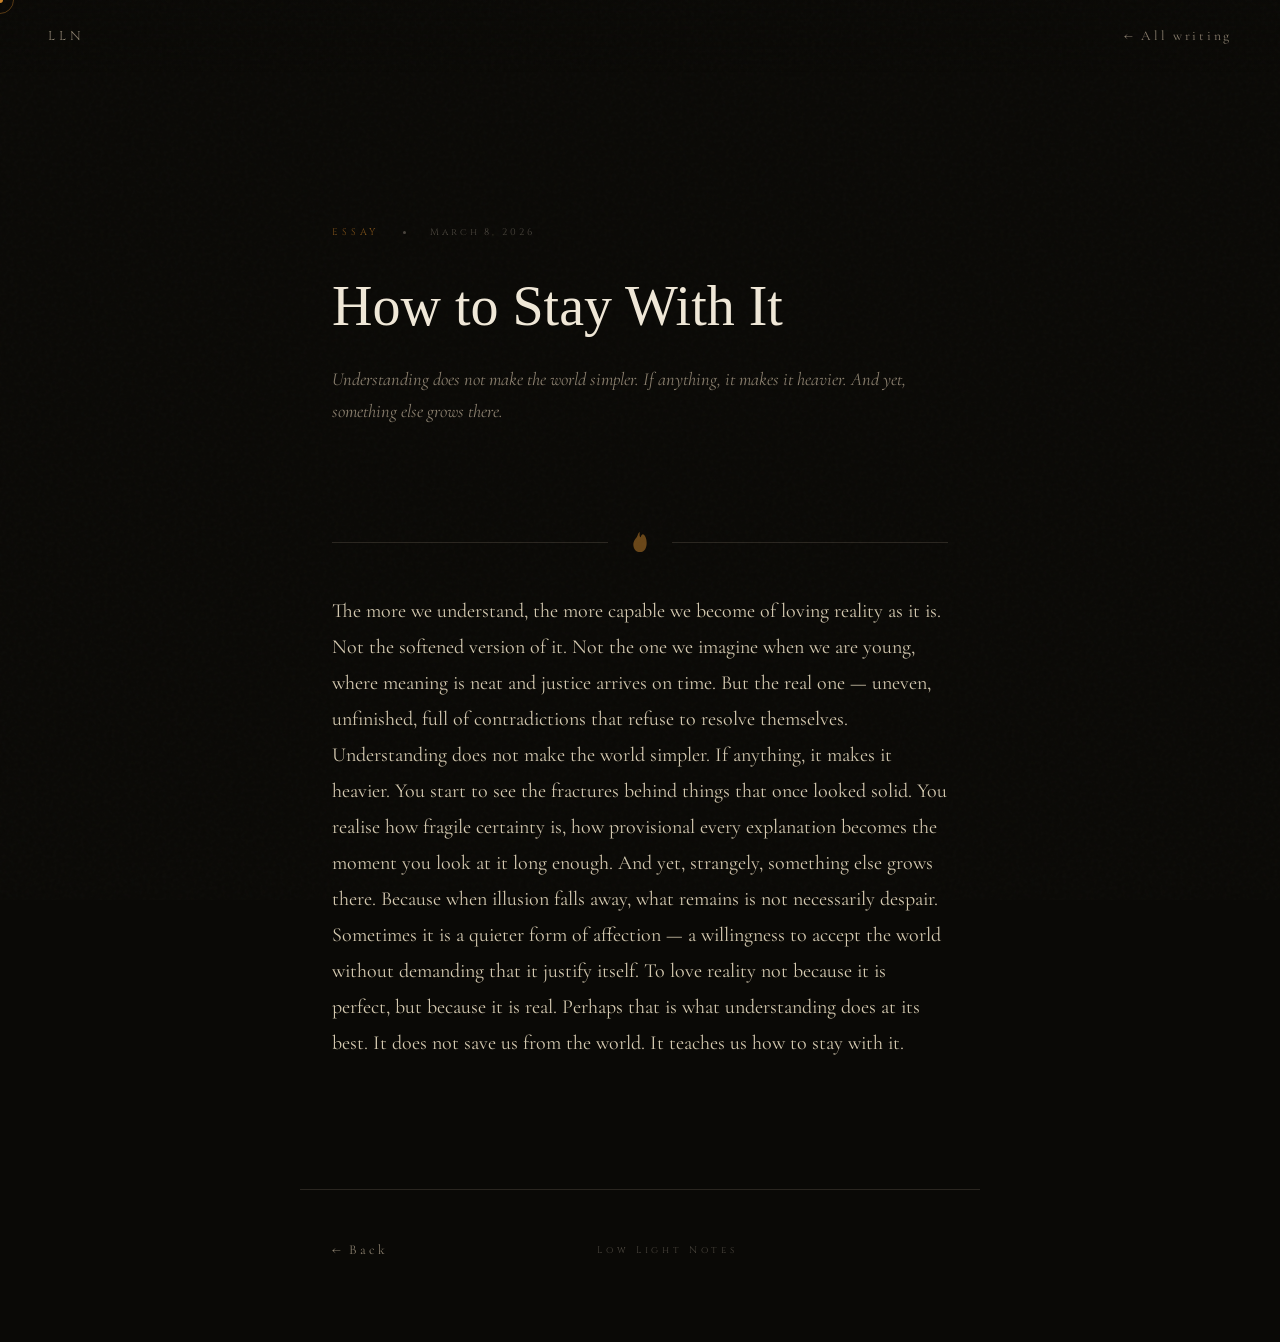
==== posts/how-to-stay-with-it.html @ e8a911b0 "novos posts" ====
<!DOCTYPE html>
<html lang="en">
<head>
  <meta charset="UTF-8">
  <meta name="viewport" content="width=device-width, initial-scale=1.0">
  <title>How to Stay With It — Low Light Notes</title>
  <link rel="preconnect" href="https://fonts.googleapis.com">
  <link href="https://fonts.googleapis.com/css2?family=Cormorant+Garamond:ital,wght@0,300;0,400;1,300;1,400&family=Cinzel:wght@400;500&family=IM+Fell+English:ital@0;1&display=swap" rel="stylesheet">
  <link rel="stylesheet" href="../style.css">
</head>
<body>
  <div class="cursor" id="cursor"></div>
  <div class="cursor-ring" id="cursorRing"></div>
  <nav>
    <a href="../index.html" class="nav-logo">LLN</a>
    <a href="../index.html" class="nav-back">← All writing</a>
  </nav>
  <article>
    <div class="post-hero">
      <div class="post-meta">
        <span class="post-tag">Essay</span>
        <div class="meta-dot"></div>
        <span class="post-date-text">March 8, 2026</span>
      </div>
      <h1>How to Stay With It</h1>
      <p class="post-lede">Understanding does not make the world simpler. If anything, it makes it heavier. And yet, something else grows there.</p>
    </div>
    
    <div class="post-divider">
      <svg class="divider-flame" viewBox="0 0 48 64" fill="none"><path d="M24 62 C10 62 4 50 4 40 C4 28 12 22 16 14 C18 10 18 4 24 2 C24 2 20 14 26 18 C28 10 32 6 36 10 C40 14 44 22 44 34 C44 50 38 62 24 62Z" fill="#c8832a"/></svg>
    </div>
    <div class="post-body">
      The more we understand, the more capable we become of loving reality as it is.

Not the softened version of it. Not the one we imagine when we are young, where meaning is neat and justice arrives on time. But the real one — uneven, unfinished, full of contradictions that refuse to resolve themselves.

Understanding does not make the world simpler.

If anything, it makes it heavier. You start to see the fractures behind things that once looked solid. You realise how fragile certainty is, how provisional every explanation becomes the moment you look at it long enough.

And yet, strangely, something else grows there.

Because when illusion falls away, what remains is not necessarily despair. Sometimes it is a quieter form of affection — a willingness to accept the world without demanding that it justify itself.

To love reality not because it is perfect, but because it is real.

Perhaps that is what understanding does at its best. It does not save us from the world.

It teaches us how to stay with it.
    </div>
  </article>
  <div class="post-footer">
    <a href="../index.html">← Back</a>
    <span class="post-footer-title">Low Light Notes</span>
    <span></span>
  </div>
  <script>
    const cursor = document.getElementById('cursor');
    const ring = document.getElementById('cursorRing');
    let mx=0,my=0,rx=0,ry=0;
    document.addEventListener('mousemove',e=>{mx=e.clientX;my=e.clientY;cursor.style.left=mx+'px';cursor.style.top=my+'px';});
    function animateRing(){rx+=(mx-rx)*0.12;ry+=(my-ry)*0.12;ring.style.left=rx+'px';ring.style.top=ry+'px';requestAnimationFrame(animateRing);}
    animateRing();
  </script>
</body>
</html>
---- style.css ----
*, *::before, *::after { margin: 0; padding: 0; box-sizing: border-box; }

:root {
  --black: #0a0906;
  --deep: #111009;
  --ember: #c8832a;
  --ember-dim: #7a4e18;
  --ash: #2a2620;
  --smoke: #4a453d;
  --parchment: #d4c9b0;
  --pale: #8a7f6e;
  --cream: #f0e8d8;
}

html { scroll-behavior: smooth; }

body {
  background: var(--black);
  color: var(--parchment);
  font-family: 'Cormorant Garamond', Georgia, serif;
  font-size: 20px;
  line-height: 1.8;
  min-height: 100vh;
  overflow-x: hidden;
  cursor: none;
}

body::before {
  content: '';
  position: fixed;
  inset: 0;
  background-image: url("data:image/svg+xml,%3Csvg viewBox='0 0 256 256' xmlns='http://www.w3.org/2000/svg'%3E%3Cfilter id='noise'%3E%3CfeTurbulence type='fractalNoise' baseFrequency='0.9' numOctaves='4' stitchTiles='stitch'/%3E%3C/filter%3E%3Crect width='100%25' height='100%25' filter='url(%23noise)' opacity='0.04'/%3E%3C/svg%3E");
  pointer-events: none;
  z-index: 1000;
  opacity: 0.6;
}

.cursor {
  position: fixed;
  width: 6px; height: 6px;
  background: var(--ember);
  border-radius: 50%;
  pointer-events: none;
  z-index: 9999;
  transition: transform 0.15s ease;
  transform: translate(-50%, -50%);
}

.cursor-ring {
  position: fixed;
  width: 28px; height: 28px;
  border: 1px solid rgba(200, 131, 42, 0.4);
  border-radius: 50%;
  pointer-events: none;
  z-index: 9998;
  transition: transform 0.4s ease, width 0.3s, height 0.3s;
  transform: translate(-50%, -50%);
}

/* Nav */
nav {
  position: fixed;
  top: 0; left: 0; right: 0;
  padding: 1.5rem 3rem;
  display: flex;
  justify-content: space-between;
  align-items: center;
  z-index: 100;
}

nav::after {
  content: '';
  position: absolute;
  inset: 0;
  background: linear-gradient(to bottom, rgba(10,9,6,0.95), transparent);
  z-index: -1;
}

.nav-logo {
  font-family: 'Cinzel', serif;
  font-size: 0.8rem;
  letter-spacing: 0.3em;
  color: var(--pale);
  text-decoration: none;
  transition: color 0.3s;
}
.nav-logo:hover { color: var(--ember); }

.nav-back {
  font-family: 'Cormorant Garamond', serif;
  font-size: 0.85rem;
  letter-spacing: 0.2em;
  color: var(--pale);
  text-decoration: none;
  transition: color 0.3s;
}
.nav-back:hover { color: var(--cream); }

/* Post hero */
.post-hero {
  padding: 14rem 2rem 4rem;
  max-width: 680px;
  margin: 0 auto;
  position: relative;
  z-index: 2;
}

.post-meta {
  display: flex;
  align-items: center;
  gap: 1.5rem;
  margin-bottom: 2rem;
  opacity: 0;
  animation: fadeUp 1.2s ease forwards 0.2s;
}

.post-tag {
  font-family: 'Cinzel', serif;
  font-size: 0.6rem;
  letter-spacing: 0.4em;
  text-transform: uppercase;
  color: var(--ember-dim);
}

.meta-dot {
  width: 3px; height: 3px;
  background: var(--smoke);
  border-radius: 50%;
}

.post-date-text {
  font-family: 'Cinzel', serif;
  font-size: 0.6rem;
  letter-spacing: 0.3em;
  color: var(--smoke);
}

.post-hero h1 {
  font-family: 'IM Fell English', Georgia, serif;
  font-size: clamp(2rem, 5vw, 3.5rem);
  font-weight: 400;
  color: var(--cream);
  line-height: 1.2;
  margin-bottom: 1.5rem;
  opacity: 0;
  animation: fadeUp 1.2s ease forwards 0.4s;
}

.post-lede {
  font-family: 'Cormorant Garamond', serif;
  font-style: italic;
  font-size: 1.15rem;
  color: var(--pale);
  line-height: 1.7;
  opacity: 0;
  animation: fadeUp 1.2s ease forwards 0.6s;
}

/* Cover image */
.post-cover {
  max-width: 100%;
  margin: 0 auto;
  padding: 0;
  position: relative;
  z-index: 2;
  opacity: 0;
  animation: fadeUp 1.2s ease forwards 0.7s;
}

.post-cover img {
  width: 100%;
  height: auto;
  max-height: 80vh;
  object-fit: contain;
  display: block;
  filter: brightness(0.92);
}

.post-cover-caption {
  font-family: 'Cinzel', serif;
  font-size: 0.6rem;
  letter-spacing: 0.25em;
  color: var(--smoke);
  text-align: center;
  margin-top: 0.75rem;
  text-transform: uppercase;
}

/* Divider */
.post-divider {
  max-width: 680px;
  margin: 2.5rem auto;
  padding: 0 2rem;
  display: flex;
  align-items: center;
  gap: 1.5rem;
  opacity: 0;
  animation: fadeUp 1.2s ease forwards 0.8s;
  position: relative;
  z-index: 2;
}

.post-divider::before,
.post-divider::after {
  content: '';
  flex: 1;
  height: 1px;
  background: var(--ash);
}

.divider-flame {
  width: 16px; height: 22px;
  opacity: 0.5;
}

/* Body */
.post-body {
  max-width: 680px;
  margin: 0 auto;
  padding: 0 2rem 8rem;
  position: relative;
  z-index: 2;
  opacity: 0;
  animation: fadeUp 1.2s ease forwards 1s;
}

.post-body p {
  margin-bottom: 1.8rem;
  color: var(--parchment);
}

.post-body p:first-child::first-letter {
  font-family: 'Cinzel', serif;
  font-size: 4rem;
  float: left;
  line-height: 0.8;
  margin: 0.1em 0.1em 0 0;
  color: var(--ember);
}

.post-body em { color: var(--cream); font-style: italic; }
.post-body strong { color: var(--cream); font-weight: 400; letter-spacing: 0.03em; }

.post-body blockquote {
  border-left: 1px solid var(--ember-dim);
  padding: 0.5rem 0 0.5rem 1.5rem;
  margin: 2rem 0;
  font-style: italic;
  color: var(--pale);
}

/* Footer nav */
.post-footer {
  max-width: 680px;
  margin: 0 auto;
  padding: 3rem 2rem 5rem;
  border-top: 1px solid var(--ash);
  display: flex;
  justify-content: space-between;
  align-items: center;
  position: relative;
  z-index: 2;
}

.post-footer a {
  font-family: 'Cormorant Garamond', serif;
  font-size: 0.85rem;
  letter-spacing: 0.2em;
  color: var(--pale);
  text-decoration: none;
  transition: color 0.3s;
}
.post-footer a:hover { color: var(--ember); }

.post-footer-title {
  font-family: 'Cinzel', serif;
  font-size: 0.6rem;
  letter-spacing: 0.4em;
  color: var(--smoke);
  text-align: center;
}

@keyframes fadeUp {
  from { opacity: 0; transform: translateY(16px); }
  to { opacity: 1; transform: translateY(0); }
}

@media (max-width: 600px) {
  nav { padding: 1.2rem 1.5rem; }
  .post-hero { padding: 10rem 1.5rem 4rem; }
  .post-body { padding: 0 1.5rem 6rem; }
  .post-cover { padding: 0 1.5rem; }
}
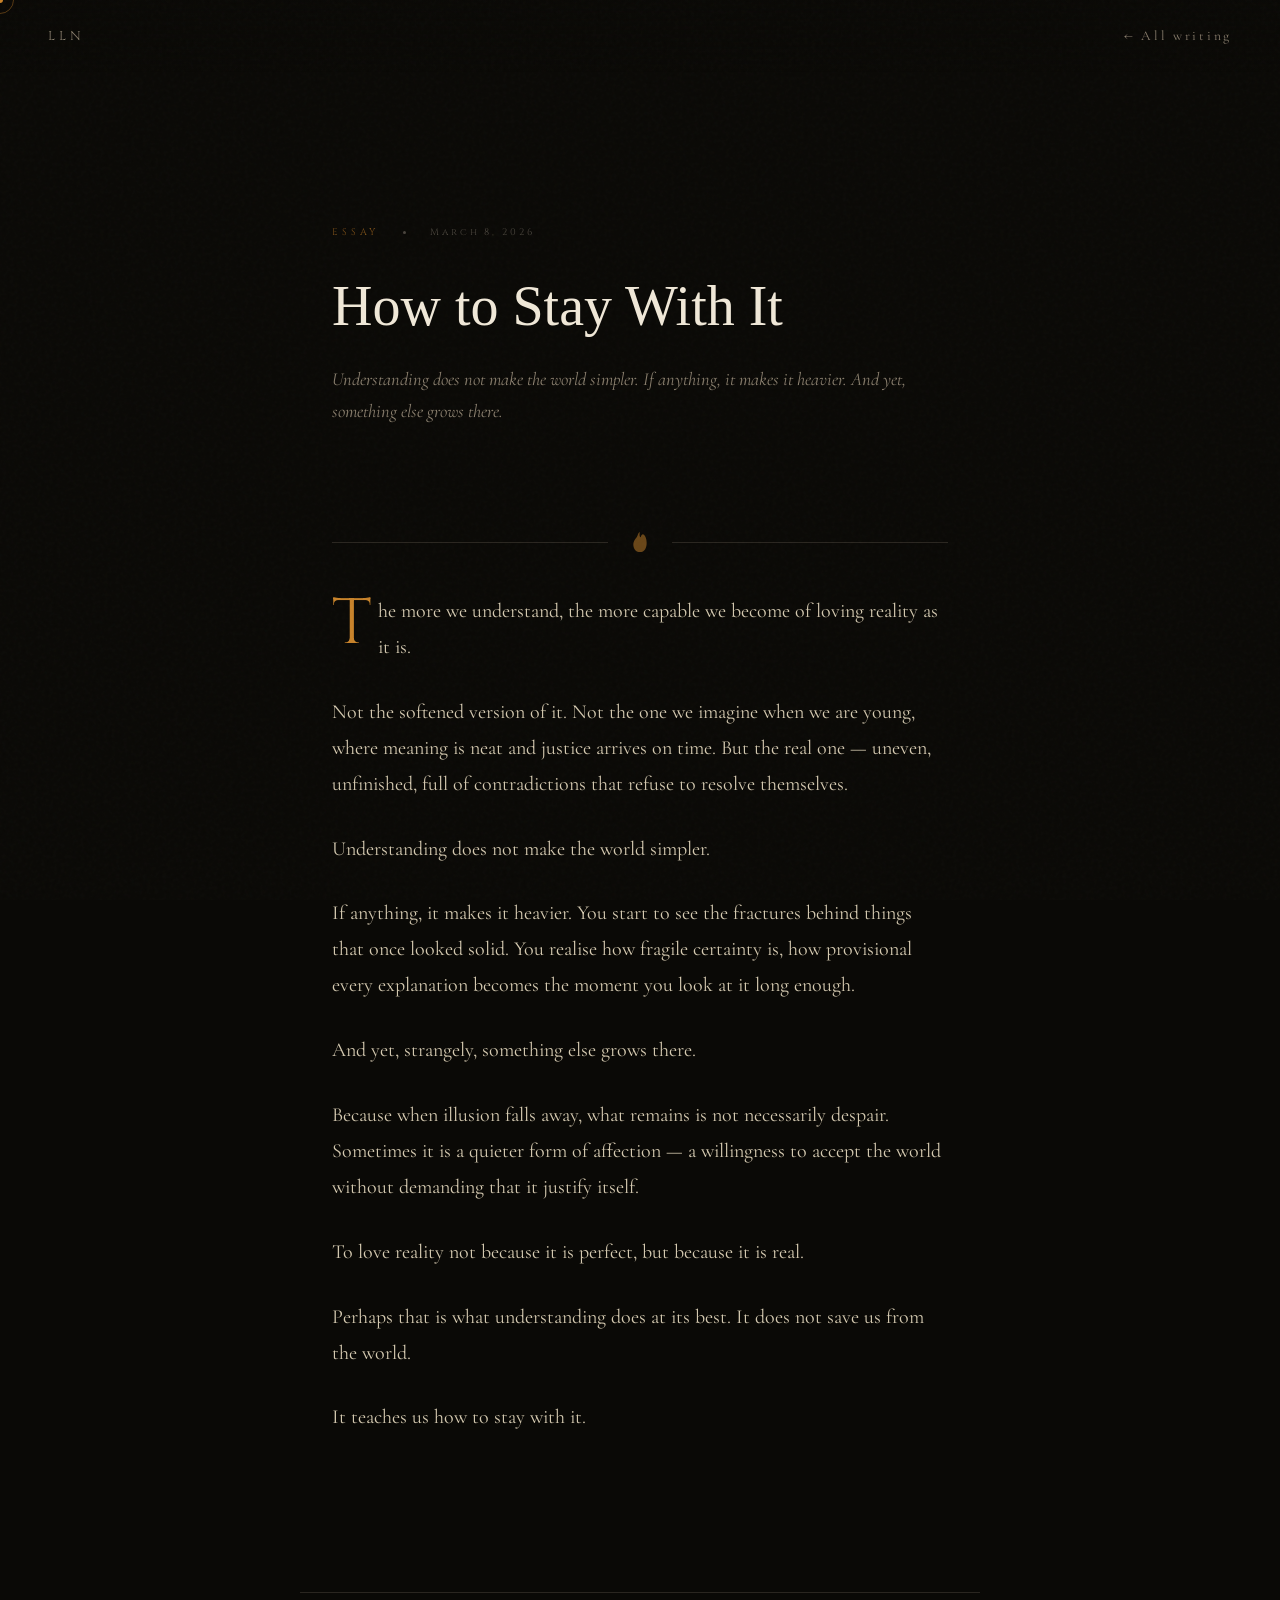
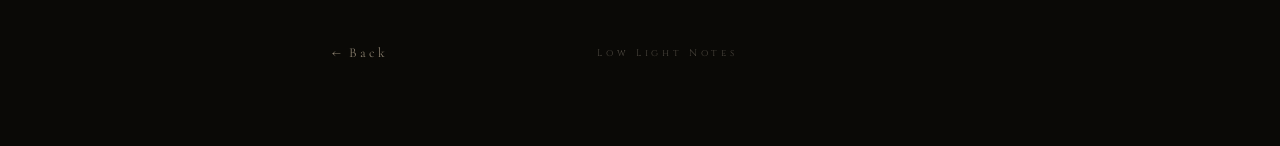
==== commit b2e108ac: "html" ====
--- a/posts/how-to-stay-with-it.html
+++ b/posts/how-to-stay-with-it.html
@@ -30,23 +30,15 @@
       <svg class="divider-flame" viewBox="0 0 48 64" fill="none"><path d="M24 62 C10 62 4 50 4 40 C4 28 12 22 16 14 C18 10 18 4 24 2 C24 2 20 14 26 18 C28 10 32 6 36 10 C40 14 44 22 44 34 C44 50 38 62 24 62Z" fill="#c8832a"/></svg>
     </div>
     <div class="post-body">
-      The more we understand, the more capable we become of loving reality as it is.
-
-Not the softened version of it. Not the one we imagine when we are young, where meaning is neat and justice arrives on time. But the real one — uneven, unfinished, full of contradictions that refuse to resolve themselves.
-
-Understanding does not make the world simpler.
-
-If anything, it makes it heavier. You start to see the fractures behind things that once looked solid. You realise how fragile certainty is, how provisional every explanation becomes the moment you look at it long enough.
-
-And yet, strangely, something else grows there.
-
-Because when illusion falls away, what remains is not necessarily despair. Sometimes it is a quieter form of affection — a willingness to accept the world without demanding that it justify itself.
-
-To love reality not because it is perfect, but because it is real.
-
-Perhaps that is what understanding does at its best. It does not save us from the world.
-
-It teaches us how to stay with it.
+      <p>The more we understand, the more capable we become of loving reality as it is.</p>
+<p>Not the softened version of it. Not the one we imagine when we are young, where meaning is neat and justice arrives on time. But the real one — uneven, unfinished, full of contradictions that refuse to resolve themselves.</p>
+<p>Understanding does not make the world simpler.</p>
+<p>If anything, it makes it heavier. You start to see the fractures behind things that once looked solid. You realise how fragile certainty is, how provisional every explanation becomes the moment you look at it long enough.</p>
+<p>And yet, strangely, something else grows there.</p>
+<p>Because when illusion falls away, what remains is not necessarily despair. Sometimes it is a quieter form of affection — a willingness to accept the world without demanding that it justify itself.</p>
+<p>To love reality not because it is perfect, but because it is real.</p>
+<p>Perhaps that is what understanding does at its best. It does not save us from the world.</p>
+<p>It teaches us how to stay with it.</p>
     </div>
   </article>
   <div class="post-footer">
